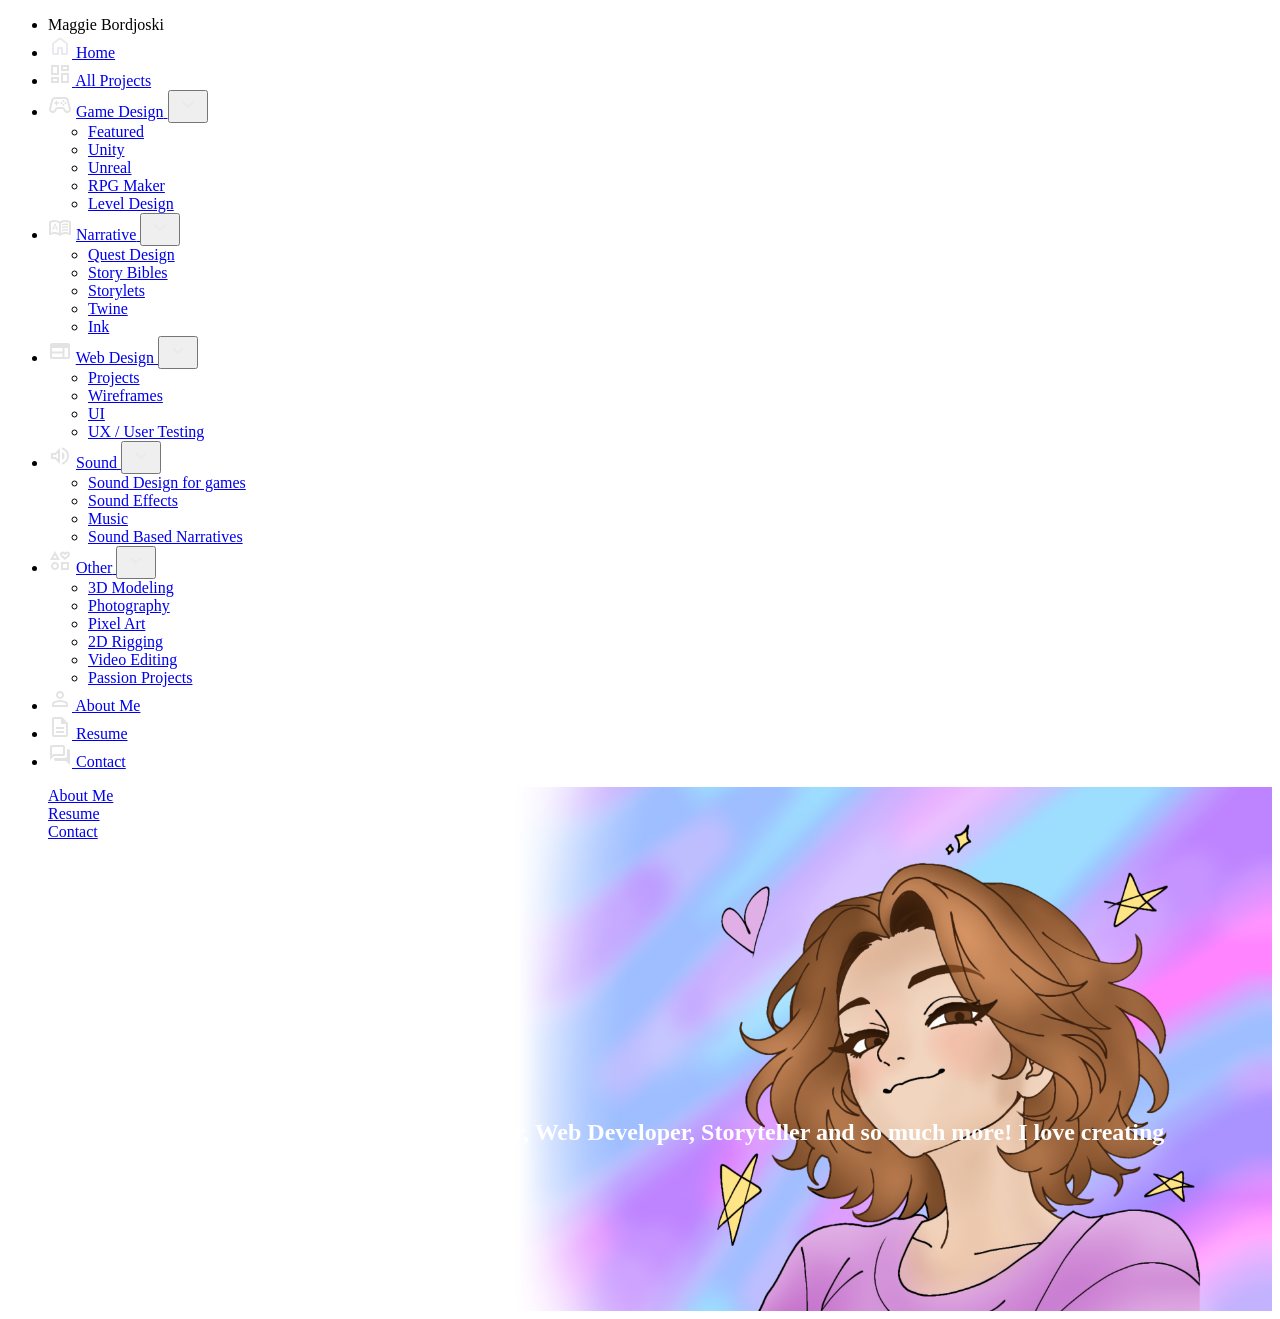
==== about.html @ ee407ed6 "Add files via upload" ====
<!DOCTYPE html>
<html lang="en">
    <head>
    <meta charset="UTF-8">
    <meta name="viewport" content="width=device-width, initial-scale=1.0">
    <title>Maggie Bordjoski Portfolio Website</title>

    <!-- IMPORTING FONTS -->

    <!-- IMPORTING MY CSS -->
    <link rel="stylesheet"href="CSS/Index.css">
    <link rel="stylesheet" href="CSS/TopNav.css">
    <link rel="stylesheet" href="CSS/SideNav.css">
    <link rel="stylesheet" href="CSS/Phone.css">
    <link rel="stylesheet" href="CSS/hero.css">

    <!-- IMPORTING JS -->
    <script type="text/javascript" src="JS/nav.js" defer></script>
    <script type="text/javascript" src="JS/hero.js" defer></script>

    </head>
    <body>
        <nav id="sidebar">
            <ul>
                <li>
                    <span class="logo">Maggie Bordjoski</span>
                </li>
                <li class="active">
                    <a href="index.html">
                        <svg xmlns="http://www.w3.org/2000/svg" height="24px" viewBox="0 -960 960 960" width="24px" fill="#e8eaed"><path d="M240-200h120v-200q0-17 11.5-28.5T400-440h160q17 0 28.5 11.5T600-400v200h120v-360L480-740 240-560v360Zm-80 0v-360q0-19 8.5-36t23.5-28l240-180q21-16 48-16t48 16l240 180q15 11 23.5 28t8.5 36v360q0 33-23.5 56.5T720-120H560q-17 0-28.5-11.5T520-160v-200h-80v200q0 17-11.5 28.5T400-120H240q-33 0-56.5-23.5T160-200Zm320-270Z"/></svg>
                        <span>Home</span>
                    </a>
                </li>
                <li>
                    <a href="projects.html">
                        <svg xmlns="http://www.w3.org/2000/svg" viewBox="0 0 24 24" height="24px" width="24px" fill="#e3e3e3"><path d="M13,9V3h8V9H13ZM3,13V3h8V13H3Zm10,8V11h8V21H13ZM3,21V15h8v6H3ZM5,11H9V5H5v6Zm10,8h4V13H15v6ZM15,7h4V5H15V7ZM5,19H9V17H5v2Zm4-8Zm6-4Zm0,6ZM9,17Z"/></svg>
                        <span>All Projects</span>
                    </a>
                </li>
                <li class="dropdown">
                    <div class="dropdown-header">
                        <svg xmlns="http://www.w3.org/2000/svg" viewBox="0 0 24 24" height="24px" width="24px" fill="#e3e3e3"><path d="M4.73,20q-1.5,0-2.56-1.07t-1.11-2.6q0-0.22 0.02-0.45t0.08-0.45l2.1-8.4Q3.6,5.68 4.68,4.84T7.13,4h9.75q1.38,0 2.45,0.84q1.07,0.84 1.42,2.19l2.1,8.4q0.05,0.23 0.09,0.46t0.04,0.46q0,1.52-1.09,2.59T19.28,20q-1.05,0-1.95-0.55q-0.9-0.55-1.35-1.5l-0.7-1.45q-0.13-0.25-0.38-0.38T14.38,16H9.63Q9.35,16 9.1,16.13T8.73,16.5l-0.7,1.45q-0.45,0.95-1.35,1.5T4.73,20ZM4.8,18q0.47,0 0.86-0.25t0.59-0.68l0.7-1.42q0.38-0.78 1.1-1.21T9.63,14h4.75q0.85,0 1.58,0.45t1.12,1.2l0.7,1.42q0.2,0.43 0.59,0.68T19.23,18q0.7,0 1.2-0.46t0.53-1.16q0,0.02-0.05-0.47L18.8,7.52q-0.18-0.68-0.7-1.1T16.88,6H7.13Q6.43,6 5.89,6.43T5.2,7.52L3.1,15.9q-0.05,0.15-0.05,0.45q0,0.7 0.51,1.17Q4.08,18 4.8,18Zm9.41-7.29Q14.5,10.43 14.5,10q0-0.43-0.29-0.71T13.5,9T12.79,9.29T12.5,10t0.29,0.71T13.5,11t0.71-0.29Zm2-2Q16.5,8.42 16.5,8q0-0.43-0.29-0.71T15.5,7T14.79,7.29T14.5,8q0,0.42 0.29,0.71T15.5,9t0.71-0.29Zm0,4Q16.5,12.43 16.5,12t-0.29-0.71T15.5,11t-0.71,0.29T14.5,12t0.29,0.71T15.5,13t0.71-0.29Zm2-2Q18.5,10.43 18.5,10q0-0.43-0.29-0.71T17.5,9T16.79,9.29T16.5,10t0.29,0.71T17.5,11t0.71-0.29ZM9.04,12.29q0.21-0.21 0.21-0.54v-1h1q0.33,0 0.54-0.21T11,10q0-0.33-0.21-0.54T10.25,9.25h-1v-1q0-0.32-0.21-0.54Q8.83,7.5 8.5,7.5q-0.32,0-0.54,0.21Q7.75,7.93 7.75,8.25v1h-1q-0.32,0-0.54,0.21T6,10t0.21,0.54t0.54,0.21h1v1q0,0.32 0.21,0.54T8.5,12.5q0.33,0 0.54-0.21ZM12,12Z"/></svg>
                        <a href="games.html" class="dropdown-link">
                            <span>Game Design</span>
                        </a>
                        <button onclick="toggleSubMenu(this)" class="dropdown-btn">
                            <svg xmlns="http://www.w3.org/2000/svg" height="24px" viewBox="0 -960 960 960" width="24px" fill="#e8eaed"><path d="M480-361q-8 0-15-2.5t-13-8.5L268-556q-11-11-11-28t11-28q11-11 28-11t28 11l156 156 156-156q11-11 28-11t28 11q11 11 11 28t-11 28L508-372q-6 6-13 8.5t-15 2.5Z"/></svg>
                        </button>
                    </div>
                    <ul class="sub-menu">
                        <div>
                            <li><a href="#">Featured</a></li>
                            <li><a href="#">Unity</a></li>
                            <li><a href="#">Unreal</a></li>
                            <li><a href="#">RPG Maker</a></li>
                            <li><a href="#">Level Design</a></li>
                        </div>
                    </ul>
                </li>
                <li class="dropdown">
                    <div class="dropdown-header">
                        <svg xmlns="http://www.w3.org/2000/svg" viewBox="0 0 24 24" height="24px" width="24px" fill="#e3e3e3"><path d="M4,14.23H5.13L5.7,12.58H8.3l0.6,1.65H10L7.58,7.77H6.43L4,14.23Zm2.03-2.58L6.98,8.98H7.03l0.95,2.67H6.03ZM14,9.9V8.2q0.83-0.35 1.69-0.52T17.5,7.5q0.65,0 1.28,0.1T20,7.85v1.6q-0.6-0.22-1.21-0.34T17.5,9q-0.95,0-1.82,0.24Q14.8,9.48 14,9.9Zm0,5.5V13.7q0.83-0.35 1.69-0.53T17.5,13q0.65,0 1.28,0.1T20,13.35v1.6q-0.6-0.22-1.21-0.34T17.5,14.5q-0.95,0-1.82,0.22T14,15.4Zm0-2.75v-1.7q0.83-0.35 1.69-0.53t1.81-0.17q0.65,0 1.28,0.1T20,10.6v1.6q-0.6-0.22-1.21-0.34T17.5,11.75q-0.95,0-1.82,0.24Q14.8,12.23 14,12.65ZM6.5,16q1.18,0 2.29,0.26T11,17.05V7.2Q9.98,6.6 8.83,6.3T6.5,6Q5.6,6 4.71,6.18T3,6.7v9.9q0.88-0.3 1.74-0.45T6.5,16ZM13,17.05q1.1-0.53 2.21-0.79T17.5,16q0.9,0 1.76,0.15T21,16.6V6.7q-0.82-0.35-1.71-0.52T17.5,6q-1.18,0-2.32,0.3T13,7.2v9.85ZM12,20q-1.2-0.95-2.6-1.48T6.5,18q-1.05,0-2.06,0.27T2.5,19.05q-0.52,0.27-1.01-0.03Q1,18.73 1,18.15V6.1Q1,5.82 1.14,5.57Q1.28,5.32 1.55,5.2Q2.7,4.6 3.95,4.3T6.5,4Q7.95,4 9.34,4.38T12,5.5q1.28-0.75 2.66-1.13T17.5,4q1.3,0 2.55,0.3t2.4,0.9q0.27,0.13 0.41,0.38T23,6.1V18.15q0,0.58-0.49,0.88q-0.49,0.3-1.01,0.03q-0.92-0.5-1.94-0.78T17.5,18q-1.5,0-2.9,0.52T12,20ZM7,11.52Z"/></svg>
                        <a href="narrative.html" class="dropdown-link">
                            <span>Narrative</span>
                        </a>
                        <button onclick="toggleSubMenu(this)" class="dropdown-btn">
                            <svg xmlns="http://www.w3.org/2000/svg" height="24px" viewBox="0 -960 960 960" width="24px" fill="#e8eaed"><path d="M480-361q-8 0-15-2.5t-13-8.5L268-556q-11-11-11-28t11-28q11-11 28-11t28 11l156 156 156-156q11-11 28-11t28 11q11 11 11 28t-11 28L508-372q-6 6-13 8.5t-15 2.5Z"/></svg>
                        </button>
                    </div>
                    <ul class="sub-menu">
                        <div>
                            <li><a href="#">Quest Design</a></li>
                            <li><a href="#">Story Bibles</a></li>
                            <li><a href="#">Storylets</a></li>
                            <li><a href="#">Twine</a></li>
                            <li><a href="#">Ink</a></li>
                        </div>
                    </ul>
                </li>
                <li class="dropdown">
                    <div class="dropdown-header">
                        <svg xmlns="http://www.w3.org/2000/svg" viewBox="0 0 24 24" height="24px" width="24px" fill="#e3e3e3"><path d="M4,20q-0.82,0-1.41-0.59T2,18V6Q2,5.18 2.59,4.59T4,4H20q0.83,0 1.41,0.59Q22,5.18 22,6V18q0,0.82-0.59,1.41T20,20H4Zm0-2H14.5V14.5H4V18Zm12.5,0H20V9H16.5v9ZM4,12.5H14.5V9H4v3.5Z"/></svg>
                        <a href="web.html" class="dropdown-link">
                            <span>Web Design</span>
                        </a>
                        <button onclick="toggleSubMenu(this)" class="dropdown-btn">
                            <svg xmlns="http://www.w3.org/2000/svg" height="24px" viewBox="0 -960 960 960" width="24px" fill="#e8eaed"><path d="M480-361q-8 0-15-2.5t-13-8.5L268-556q-11-11-11-28t11-28q11-11 28-11t28 11l156 156 156-156q11-11 28-11t28 11q11 11 11 28t-11 28L508-372q-6 6-13 8.5t-15 2.5Z"/></svg>
                        </button>
                    </div>
                    <ul class="sub-menu">
                        <div>
                            <li><a href="#">Projects</a></li>
                            <li><a href="#">Wireframes</a></li>
                            <li><a href="#">UI</a></li>
                            <li><a href="#">UX / User Testing</a></li>
                        </div>
                    </ul>
                </li>
                <li class="dropdown">
                    <div class="dropdown-header">
                        <svg xmlns="http://www.w3.org/2000/svg" viewBox="0 0 24 24" height="24px" width="24px" fill="#e3e3e3"><path d="M14,20.73V18.68q2.25-0.65 3.63-2.5T19,11.98t-1.38-4.2Q16.25,5.93 14,5.27V3.22q3.1,0.7 5.05,3.14T21,11.98t-1.95,5.61T14,20.73ZM3,15V9H7l5-5V20L7,15H3Zm11,1V7.95Q15.18,8.5 15.84,9.6T16.5,12q0,1.27-0.66,2.36T14,16ZM10,8.85L7.85,11H5v2H7.85L10,15.15V8.85ZM7.5,12Z"/></svg>
                        <a href="sound.html" class="dropdown-link">
                            <span>Sound</span>
                        </a>
                        <button onclick="toggleSubMenu(this)" class="dropdown-btn">
                            <svg xmlns="http://www.w3.org/2000/svg" height="24px" viewBox="0 -960 960 960" width="24px" fill="#e8eaed"><path d="M480-361q-8 0-15-2.5t-13-8.5L268-556q-11-11-11-28t11-28q11-11 28-11t28 11l156 156 156-156q11-11 28-11t28 11q11 11 11 28t-11 28L508-372q-6 6-13 8.5t-15 2.5Z"/></svg>
                        </button>
                    </div>
                    <ul class="sub-menu">
                        <div>
                            <li><a href="#">Sound Design for games</a></li>
                            <li><a href="#">Sound Effects</a></li>
                            <li><a href="#">Music</a></li>
                            <li><a href="#">Sound Based Narratives</a></li>
                        </div>
                    </ul>
                </li>
                <li class="dropdown">
                    <div class="dropdown-header">
                        <svg xmlns="http://www.w3.org/2000/svg" viewBox="0 0 24 24" height="24px" width="24px" fill="#e3e3e3"><path d="M2,11L7,2l5,9H2Zm2.17,8.82Q3,18.65 3,17q0-1.68 1.17-2.84T7,13t2.83,1.17T11,17T9.83,19.83T7,21T4.18,19.83Zm4.24-1.41Q9,17.83 9,17T8.41,15.59Q7.83,15 7,15T5.59,15.59T5,17t0.59,1.41T7,19q0.83,0 1.41-0.59ZM5.4,9H8.6L7,6.13L5.4,9ZM13,21V13h8v8H13Zm2-2h4V15H15v4Zm2-8q-1.42-1.2-2.39-2.03T13.08,7.52T12.25,6.35T12,5.18q0-1.13 0.79-1.9T14.75,2.5q0.68,0 1.26,0.31T17,3.67q0.4-0.55 0.99-0.86T19.25,2.5q1.18,0 1.96,0.77T22,5.18q0,0.63-0.25,1.17T20.93,7.52T19.39,8.98T17,11Zm0-2.63q1.8-1.5 2.4-2.13T20,5.22Q20,4.9 19.81,4.7T19.3,4.5q-0.25,0-0.49,0.14T18.23,5.13L17,6.3L15.78,5.13q-0.35-0.35-0.59-0.49T14.7,4.5q-0.33,0-0.51,0.2T14,5.22q0,0.4 0.6,1.03T17,8.38Zm0-1.95ZM7,7.55ZM7,17Zm10,0Z"/></svg>
                        <a href="other.html" class="dropdown-link">
                            <span>Other</span>
                        </a>
                        <button onclick="toggleSubMenu(this)" class="dropdown-btn">
                            <svg xmlns="http://www.w3.org/2000/svg" height="24px" viewBox="0 -960 960 960" width="24px" fill="#e8eaed"><path d="M480-361q-8 0-15-2.5t-13-8.5L268-556q-11-11-11-28t11-28q11-11 28-11t28 11l156 156 156-156q11-11 28-11t28 11q11 11 11 28t-11 28L508-372q-6 6-13 8.5t-15 2.5Z"/></svg>
                        </button>
                    </div>
                    <ul class="sub-menu">
                        <div>
                            <li><a href="#">3D Modeling</a></li>
                            <li><a href="#">Photography</a></li>
                            <li><a href="#">Pixel Art</a></li>
                            <li><a href="#">2D Rigging</a></li>
                            <li><a href="#">Video Editing</a></li>
                            <li><a href="#">Passion Projects</a></li>
                        </div>
                    </ul>
                </li>
                <div class="break"></div>
                <li>
                    <a href="about.html">
                        <svg xmlns="http://www.w3.org/2000/svg" viewBox="0 0 24 24" height="24px" width="24px" fill="#e3e3e3"><path d="M9.18,10.83Q8,9.65 8,8T9.18,5.18T12,4t2.83,1.18T16,8t-1.17,2.82T12,12T9.18,10.83ZM4,20V17.2q0-0.85 0.44-1.56q0.44-0.71 1.16-1.09q1.55-0.78 3.15-1.16T12,13t3.25,0.39t3.15,1.16q0.72,0.38 1.16,1.09T20,17.2V20H4Zm2-2H18V17.2q0-0.27-0.14-0.5q-0.14-0.22-0.36-0.35q-1.35-0.68-2.72-1.01T12,15T9.23,15.34T6.5,16.35Q6.28,16.48 6.14,16.7Q6,16.93 6,17.2V18Zm7.41-8.59Q14,8.82 14,8T13.41,6.59T12,6T10.59,6.59Q10,7.18 10,8t0.59,1.41T12,10t1.41-0.59ZM12,8Zm0,10Z"/></svg>
                        <span>About Me</span>
                    </a>
                </li>
                <li>
                    <a href="resume.html">
                        <svg xmlns="http://www.w3.org/2000/svg" viewBox="0 0 24 24" height="24px" width="24px" fill="#e3e3e3"><path d="M8,18h8V16H8v2Zm0-4h8V12H8v2ZM6,22q-0.82,0-1.41-0.59T4,20V4Q4,3.17 4.59,2.59T6,2h8l6,6V20q0,0.82-0.59,1.41T18,22H6ZM13,9V4H6V20H18V9H13ZM6,4V9V4V9V20V4Z"/></svg>
                        <span>Resume</span>
                    </a>
                </li>
                <li>
                    <a href="contact.html">
                        <svg xmlns="http://www.w3.org/2000/svg" viewBox="0 0 24 24" height="24px" width="24px" fill="#e3e3e3"><path d="M22,22l-4-4H8q-0.82,0-1.41-0.59T6,16V15H17q0.82,0 1.41-0.59T19,13V6h1q0.83,0 1.41,0.59Q22,7.18 22,8V22ZM4,12.18L5.18,11H15V4H4v8.17ZM2,17V4Q2,3.17 2.59,2.59T4,2H15q0.83,0 1.41,0.59T17,4v7q0,0.82-0.59,1.41T15,13H6L2,17Zm2-6V4v7Z"/></svg>
                        <span>Contact</span>
                    </a>
                </li>
            </ul>
        </nav>
        <div id="content">
            <div class="hero-img">
                <!--
                Making search bar reactive and top nav
                -->
                <div id="top-nav">
			        <div class="menu">
                        <ul>
                            <li><a href="about.html">About Me</a></li>
                            <li><a href="resume.html">Resume</a></li>
                            <li><a href="contact.html">Contact</a></li>
                        </ul>
                    </div>
                </div>
            <main>
                <div id="hero">
                    <h1 class="hero-title">About Me</h1>
                    <p class="hero-text">
                        Hi!! I'm Maggie Bordjoski
                        A Game Designer, Web Developer, Storyteller and so much more!

                        I love creating immersive worlds 
                    </p>

                    <a href="#" class="hero-btn"><span>Resume</span></a>
                </div>
            </div>
            <!--infinite scroll carosel with skills-->
            </main>
        </div>
    </body>
</html>
---- CSS/hero.css ----
.hero{
    min-height: 100vh;
    display: grid;
    grid-template-columns: 1.2fr 1fr;
    align-items: center;
    gap: clamp(2rem, 5vw, 5rem);
    padding: 1;
}

.hero-title {
    font-family: var(--Playpen);
    font-weight: 400;
    font-size: 75px;
    line-height: 0.95;
    letter-spacing: -0.02em;
    color: var(--text-clr);
    padding-bottom: 40px;
    padding-top: 60px;
}

.indent-line {
    font-family: var(--Playpen);
    font-weight: 400;
    font-size: 75px;
    line-height: 0.95;
    letter-spacing: -0.02em;
    color: var(--text-clr);
    padding-bottom: 100px;
    padding-left: 215px;
}

.hero-text{
    margin-top: 2rem;
    font-size: 1.5rem;
    font-weight: 600;
    line-height: 1.6;
    color: var(--accent-clr);
    padding-left: 60px;
}

.hero-btn, .hero-btn2{
    display: inline-flex;
    text-decoration: none;
    gap: 0.75rem;
    padding: 1rem 1.6rem;
    margin-top: 50px;
    border: 1px solid var(--line-clr);
    background-color: var(--hover-clr);
    border-radius: 900px;
    font-size: 0.95rem;
    color: var(--text-clr);
    transition: background 0.3s ease, color 0.3s ease;

    width: 125px;
    height: 15px;

    align-items: center;
    justify-content: center;
}

.hero-btn{
    margin-left: 75px;
    margin-right: 5px;
}

.hero-btn:hover{
    background: var(--accent-clr);
    color: var(--line-clr);
}

.hero-img {
    min-height: 15%;
    background-image: url("../ASSETS/HERO/home.png");
    background-size: cover;
    background-position: center;
    background-repeat: no-repeat;
    margin: 0;
    color: white;
}


/* SCROLLING HERO WAVE */

.hero-wave {
    position: absolute;
    left: 0;
    top: 500px;

    width: 100%;
    height: clamp(400px, 400px, 1400px);

    z-index: 5;
    pointer-events: none;

    transform: translate3d(0, var(--wave-shift, 0px), 0);
    will-change: transform;
}

.hero-wave svg {
    width: 100%;
    height: 100%;
    display: block;
    overflow: visible;
}

/* Wave layers - no horizontal animation */

.wave-back {
    fill: #C1ACDC;
    opacity: 0.85;
}

.wave-middle {
    fill: #D9C7EA;
    opacity: 0.95;
}

.wave-front {
    fill: #FFF8FC;
    height: 6000px;
}
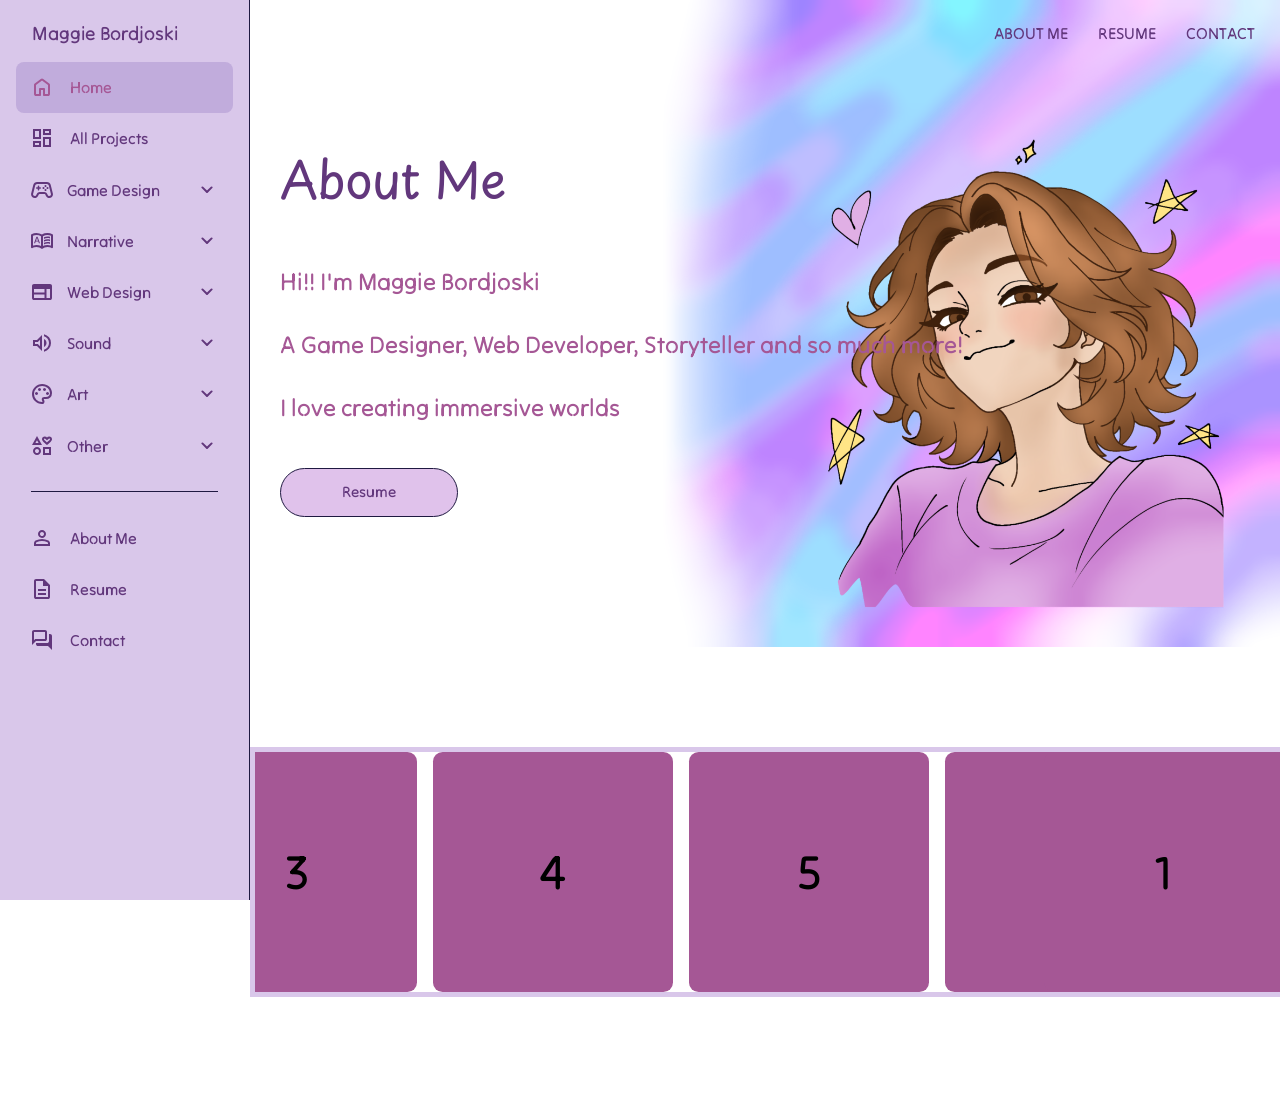
==== commit 600cc656: "Add files via upload" ====
--- a/about.html
+++ b/about.html
@@ -1,6 +1,7 @@
 <!DOCTYPE html>
 <html lang="en">
-    <head>
+
+<head>
     <meta charset="UTF-8">
     <meta name="viewport" content="width=device-width, initial-scale=1.0">
     <title>Maggie Bordjoski Portfolio Website</title>
@@ -8,184 +9,301 @@
     <!-- IMPORTING FONTS -->
 
     <!-- IMPORTING MY CSS -->
-    <link rel="stylesheet"href="CSS/Index.css">
-    <link rel="stylesheet" href="CSS/TopNav.css">
-    <link rel="stylesheet" href="CSS/SideNav.css">
-    <link rel="stylesheet" href="CSS/Phone.css">
+    <link rel="stylesheet" href="CSS/index.css">
+    <link rel="stylesheet" href="CSS/topnav.css">
+    <link rel="stylesheet" href="CSS/sidenav.css">
+    <link rel="stylesheet" href="CSS/phone.css">
     <link rel="stylesheet" href="CSS/hero.css">
+    <link rel="stylesheet" href="CSS/about.css">
 
     <!-- IMPORTING JS -->
     <script type="text/javascript" src="JS/nav.js" defer></script>
     <script type="text/javascript" src="JS/hero.js" defer></script>
 
-    </head>
-    <body>
-        <nav id="sidebar">
-            <ul>
-                <li>
-                    <span class="logo">Maggie Bordjoski</span>
-                </li>
-                <li class="active">
-                    <a href="index.html">
-                        <svg xmlns="http://www.w3.org/2000/svg" height="24px" viewBox="0 -960 960 960" width="24px" fill="#e8eaed"><path d="M240-200h120v-200q0-17 11.5-28.5T400-440h160q17 0 28.5 11.5T600-400v200h120v-360L480-740 240-560v360Zm-80 0v-360q0-19 8.5-36t23.5-28l240-180q21-16 48-16t48 16l240 180q15 11 23.5 28t8.5 36v360q0 33-23.5 56.5T720-120H560q-17 0-28.5-11.5T520-160v-200h-80v200q0 17-11.5 28.5T400-120H240q-33 0-56.5-23.5T160-200Zm320-270Z"/></svg>
-                        <span>Home</span>
-                    </a>
-                </li>
-                <li>
-                    <a href="projects.html">
-                        <svg xmlns="http://www.w3.org/2000/svg" viewBox="0 0 24 24" height="24px" width="24px" fill="#e3e3e3"><path d="M13,9V3h8V9H13ZM3,13V3h8V13H3Zm10,8V11h8V21H13ZM3,21V15h8v6H3ZM5,11H9V5H5v6Zm10,8h4V13H15v6ZM15,7h4V5H15V7ZM5,19H9V17H5v2Zm4-8Zm6-4Zm0,6ZM9,17Z"/></svg>
-                        <span>All Projects</span>
-                    </a>
-                </li>
-                <li class="dropdown">
-                    <div class="dropdown-header">
-                        <svg xmlns="http://www.w3.org/2000/svg" viewBox="0 0 24 24" height="24px" width="24px" fill="#e3e3e3"><path d="M4.73,20q-1.5,0-2.56-1.07t-1.11-2.6q0-0.22 0.02-0.45t0.08-0.45l2.1-8.4Q3.6,5.68 4.68,4.84T7.13,4h9.75q1.38,0 2.45,0.84q1.07,0.84 1.42,2.19l2.1,8.4q0.05,0.23 0.09,0.46t0.04,0.46q0,1.52-1.09,2.59T19.28,20q-1.05,0-1.95-0.55q-0.9-0.55-1.35-1.5l-0.7-1.45q-0.13-0.25-0.38-0.38T14.38,16H9.63Q9.35,16 9.1,16.13T8.73,16.5l-0.7,1.45q-0.45,0.95-1.35,1.5T4.73,20ZM4.8,18q0.47,0 0.86-0.25t0.59-0.68l0.7-1.42q0.38-0.78 1.1-1.21T9.63,14h4.75q0.85,0 1.58,0.45t1.12,1.2l0.7,1.42q0.2,0.43 0.59,0.68T19.23,18q0.7,0 1.2-0.46t0.53-1.16q0,0.02-0.05-0.47L18.8,7.52q-0.18-0.68-0.7-1.1T16.88,6H7.13Q6.43,6 5.89,6.43T5.2,7.52L3.1,15.9q-0.05,0.15-0.05,0.45q0,0.7 0.51,1.17Q4.08,18 4.8,18Zm9.41-7.29Q14.5,10.43 14.5,10q0-0.43-0.29-0.71T13.5,9T12.79,9.29T12.5,10t0.29,0.71T13.5,11t0.71-0.29Zm2-2Q16.5,8.42 16.5,8q0-0.43-0.29-0.71T15.5,7T14.79,7.29T14.5,8q0,0.42 0.29,0.71T15.5,9t0.71-0.29Zm0,4Q16.5,12.43 16.5,12t-0.29-0.71T15.5,11t-0.71,0.29T14.5,12t0.29,0.71T15.5,13t0.71-0.29Zm2-2Q18.5,10.43 18.5,10q0-0.43-0.29-0.71T17.5,9T16.79,9.29T16.5,10t0.29,0.71T17.5,11t0.71-0.29ZM9.04,12.29q0.21-0.21 0.21-0.54v-1h1q0.33,0 0.54-0.21T11,10q0-0.33-0.21-0.54T10.25,9.25h-1v-1q0-0.32-0.21-0.54Q8.83,7.5 8.5,7.5q-0.32,0-0.54,0.21Q7.75,7.93 7.75,8.25v1h-1q-0.32,0-0.54,0.21T6,10t0.21,0.54t0.54,0.21h1v1q0,0.32 0.21,0.54T8.5,12.5q0.33,0 0.54-0.21ZM12,12Z"/></svg>
-                        <a href="games.html" class="dropdown-link">
-                            <span>Game Design</span>
-                        </a>
-                        <button onclick="toggleSubMenu(this)" class="dropdown-btn">
-                            <svg xmlns="http://www.w3.org/2000/svg" height="24px" viewBox="0 -960 960 960" width="24px" fill="#e8eaed"><path d="M480-361q-8 0-15-2.5t-13-8.5L268-556q-11-11-11-28t11-28q11-11 28-11t28 11l156 156 156-156q11-11 28-11t28 11q11 11 11 28t-11 28L508-372q-6 6-13 8.5t-15 2.5Z"/></svg>
-                        </button>
-                    </div>
-                    <ul class="sub-menu">
-                        <div>
-                            <li><a href="#">Featured</a></li>
-                            <li><a href="#">Unity</a></li>
-                            <li><a href="#">Unreal</a></li>
-                            <li><a href="#">RPG Maker</a></li>
-                            <li><a href="#">Level Design</a></li>
-                        </div>
-                    </ul>
-                </li>
-                <li class="dropdown">
-                    <div class="dropdown-header">
-                        <svg xmlns="http://www.w3.org/2000/svg" viewBox="0 0 24 24" height="24px" width="24px" fill="#e3e3e3"><path d="M4,14.23H5.13L5.7,12.58H8.3l0.6,1.65H10L7.58,7.77H6.43L4,14.23Zm2.03-2.58L6.98,8.98H7.03l0.95,2.67H6.03ZM14,9.9V8.2q0.83-0.35 1.69-0.52T17.5,7.5q0.65,0 1.28,0.1T20,7.85v1.6q-0.6-0.22-1.21-0.34T17.5,9q-0.95,0-1.82,0.24Q14.8,9.48 14,9.9Zm0,5.5V13.7q0.83-0.35 1.69-0.53T17.5,13q0.65,0 1.28,0.1T20,13.35v1.6q-0.6-0.22-1.21-0.34T17.5,14.5q-0.95,0-1.82,0.22T14,15.4Zm0-2.75v-1.7q0.83-0.35 1.69-0.53t1.81-0.17q0.65,0 1.28,0.1T20,10.6v1.6q-0.6-0.22-1.21-0.34T17.5,11.75q-0.95,0-1.82,0.24Q14.8,12.23 14,12.65ZM6.5,16q1.18,0 2.29,0.26T11,17.05V7.2Q9.98,6.6 8.83,6.3T6.5,6Q5.6,6 4.71,6.18T3,6.7v9.9q0.88-0.3 1.74-0.45T6.5,16ZM13,17.05q1.1-0.53 2.21-0.79T17.5,16q0.9,0 1.76,0.15T21,16.6V6.7q-0.82-0.35-1.71-0.52T17.5,6q-1.18,0-2.32,0.3T13,7.2v9.85ZM12,20q-1.2-0.95-2.6-1.48T6.5,18q-1.05,0-2.06,0.27T2.5,19.05q-0.52,0.27-1.01-0.03Q1,18.73 1,18.15V6.1Q1,5.82 1.14,5.57Q1.28,5.32 1.55,5.2Q2.7,4.6 3.95,4.3T6.5,4Q7.95,4 9.34,4.38T12,5.5q1.28-0.75 2.66-1.13T17.5,4q1.3,0 2.55,0.3t2.4,0.9q0.27,0.13 0.41,0.38T23,6.1V18.15q0,0.58-0.49,0.88q-0.49,0.3-1.01,0.03q-0.92-0.5-1.94-0.78T17.5,18q-1.5,0-2.9,0.52T12,20ZM7,11.52Z"/></svg>
-                        <a href="narrative.html" class="dropdown-link">
-                            <span>Narrative</span>
-                        </a>
-                        <button onclick="toggleSubMenu(this)" class="dropdown-btn">
-                            <svg xmlns="http://www.w3.org/2000/svg" height="24px" viewBox="0 -960 960 960" width="24px" fill="#e8eaed"><path d="M480-361q-8 0-15-2.5t-13-8.5L268-556q-11-11-11-28t11-28q11-11 28-11t28 11l156 156 156-156q11-11 28-11t28 11q11 11 11 28t-11 28L508-372q-6 6-13 8.5t-15 2.5Z"/></svg>
-                        </button>
-                    </div>
-                    <ul class="sub-menu">
-                        <div>
-                            <li><a href="#">Quest Design</a></li>
-                            <li><a href="#">Story Bibles</a></li>
-                            <li><a href="#">Storylets</a></li>
-                            <li><a href="#">Twine</a></li>
-                            <li><a href="#">Ink</a></li>
-                        </div>
-                    </ul>
-                </li>
-                <li class="dropdown">
-                    <div class="dropdown-header">
-                        <svg xmlns="http://www.w3.org/2000/svg" viewBox="0 0 24 24" height="24px" width="24px" fill="#e3e3e3"><path d="M4,20q-0.82,0-1.41-0.59T2,18V6Q2,5.18 2.59,4.59T4,4H20q0.83,0 1.41,0.59Q22,5.18 22,6V18q0,0.82-0.59,1.41T20,20H4Zm0-2H14.5V14.5H4V18Zm12.5,0H20V9H16.5v9ZM4,12.5H14.5V9H4v3.5Z"/></svg>
-                        <a href="web.html" class="dropdown-link">
-                            <span>Web Design</span>
-                        </a>
-                        <button onclick="toggleSubMenu(this)" class="dropdown-btn">
-                            <svg xmlns="http://www.w3.org/2000/svg" height="24px" viewBox="0 -960 960 960" width="24px" fill="#e8eaed"><path d="M480-361q-8 0-15-2.5t-13-8.5L268-556q-11-11-11-28t11-28q11-11 28-11t28 11l156 156 156-156q11-11 28-11t28 11q11 11 11 28t-11 28L508-372q-6 6-13 8.5t-15 2.5Z"/></svg>
-                        </button>
-                    </div>
-                    <ul class="sub-menu">
-                        <div>
-                            <li><a href="#">Projects</a></li>
-                            <li><a href="#">Wireframes</a></li>
-                            <li><a href="#">UI</a></li>
-                            <li><a href="#">UX / User Testing</a></li>
-                        </div>
-                    </ul>
-                </li>
-                <li class="dropdown">
-                    <div class="dropdown-header">
-                        <svg xmlns="http://www.w3.org/2000/svg" viewBox="0 0 24 24" height="24px" width="24px" fill="#e3e3e3"><path d="M14,20.73V18.68q2.25-0.65 3.63-2.5T19,11.98t-1.38-4.2Q16.25,5.93 14,5.27V3.22q3.1,0.7 5.05,3.14T21,11.98t-1.95,5.61T14,20.73ZM3,15V9H7l5-5V20L7,15H3Zm11,1V7.95Q15.18,8.5 15.84,9.6T16.5,12q0,1.27-0.66,2.36T14,16ZM10,8.85L7.85,11H5v2H7.85L10,15.15V8.85ZM7.5,12Z"/></svg>
-                        <a href="sound.html" class="dropdown-link">
-                            <span>Sound</span>
-                        </a>
-                        <button onclick="toggleSubMenu(this)" class="dropdown-btn">
-                            <svg xmlns="http://www.w3.org/2000/svg" height="24px" viewBox="0 -960 960 960" width="24px" fill="#e8eaed"><path d="M480-361q-8 0-15-2.5t-13-8.5L268-556q-11-11-11-28t11-28q11-11 28-11t28 11l156 156 156-156q11-11 28-11t28 11q11 11 11 28t-11 28L508-372q-6 6-13 8.5t-15 2.5Z"/></svg>
-                        </button>
-                    </div>
-                    <ul class="sub-menu">
-                        <div>
-                            <li><a href="#">Sound Design for games</a></li>
-                            <li><a href="#">Sound Effects</a></li>
-                            <li><a href="#">Music</a></li>
-                            <li><a href="#">Sound Based Narratives</a></li>
-                        </div>
-                    </ul>
-                </li>
-                <li class="dropdown">
-                    <div class="dropdown-header">
-                        <svg xmlns="http://www.w3.org/2000/svg" viewBox="0 0 24 24" height="24px" width="24px" fill="#e3e3e3"><path d="M2,11L7,2l5,9H2Zm2.17,8.82Q3,18.65 3,17q0-1.68 1.17-2.84T7,13t2.83,1.17T11,17T9.83,19.83T7,21T4.18,19.83Zm4.24-1.41Q9,17.83 9,17T8.41,15.59Q7.83,15 7,15T5.59,15.59T5,17t0.59,1.41T7,19q0.83,0 1.41-0.59ZM5.4,9H8.6L7,6.13L5.4,9ZM13,21V13h8v8H13Zm2-2h4V15H15v4Zm2-8q-1.42-1.2-2.39-2.03T13.08,7.52T12.25,6.35T12,5.18q0-1.13 0.79-1.9T14.75,2.5q0.68,0 1.26,0.31T17,3.67q0.4-0.55 0.99-0.86T19.25,2.5q1.18,0 1.96,0.77T22,5.18q0,0.63-0.25,1.17T20.93,7.52T19.39,8.98T17,11Zm0-2.63q1.8-1.5 2.4-2.13T20,5.22Q20,4.9 19.81,4.7T19.3,4.5q-0.25,0-0.49,0.14T18.23,5.13L17,6.3L15.78,5.13q-0.35-0.35-0.59-0.49T14.7,4.5q-0.33,0-0.51,0.2T14,5.22q0,0.4 0.6,1.03T17,8.38Zm0-1.95ZM7,7.55ZM7,17Zm10,0Z"/></svg>
-                        <a href="other.html" class="dropdown-link">
-                            <span>Other</span>
-                        </a>
-                        <button onclick="toggleSubMenu(this)" class="dropdown-btn">
-                            <svg xmlns="http://www.w3.org/2000/svg" height="24px" viewBox="0 -960 960 960" width="24px" fill="#e8eaed"><path d="M480-361q-8 0-15-2.5t-13-8.5L268-556q-11-11-11-28t11-28q11-11 28-11t28 11l156 156 156-156q11-11 28-11t28 11q11 11 11 28t-11 28L508-372q-6 6-13 8.5t-15 2.5Z"/></svg>
-                        </button>
-                    </div>
-                    <ul class="sub-menu">
-                        <div>
-                            <li><a href="#">3D Modeling</a></li>
-                            <li><a href="#">Photography</a></li>
-                            <li><a href="#">Pixel Art</a></li>
-                            <li><a href="#">2D Rigging</a></li>
-                            <li><a href="#">Video Editing</a></li>
-                            <li><a href="#">Passion Projects</a></li>
-                        </div>
-                    </ul>
-                </li>
-                <div class="break"></div>
-                <li>
-                    <a href="about.html">
-                        <svg xmlns="http://www.w3.org/2000/svg" viewBox="0 0 24 24" height="24px" width="24px" fill="#e3e3e3"><path d="M9.18,10.83Q8,9.65 8,8T9.18,5.18T12,4t2.83,1.18T16,8t-1.17,2.82T12,12T9.18,10.83ZM4,20V17.2q0-0.85 0.44-1.56q0.44-0.71 1.16-1.09q1.55-0.78 3.15-1.16T12,13t3.25,0.39t3.15,1.16q0.72,0.38 1.16,1.09T20,17.2V20H4Zm2-2H18V17.2q0-0.27-0.14-0.5q-0.14-0.22-0.36-0.35q-1.35-0.68-2.72-1.01T12,15T9.23,15.34T6.5,16.35Q6.28,16.48 6.14,16.7Q6,16.93 6,17.2V18Zm7.41-8.59Q14,8.82 14,8T13.41,6.59T12,6T10.59,6.59Q10,7.18 10,8t0.59,1.41T12,10t1.41-0.59ZM12,8Zm0,10Z"/></svg>
-                        <span>About Me</span>
-                    </a>
-                </li>
-                <li>
-                    <a href="resume.html">
-                        <svg xmlns="http://www.w3.org/2000/svg" viewBox="0 0 24 24" height="24px" width="24px" fill="#e3e3e3"><path d="M8,18h8V16H8v2Zm0-4h8V12H8v2ZM6,22q-0.82,0-1.41-0.59T4,20V4Q4,3.17 4.59,2.59T6,2h8l6,6V20q0,0.82-0.59,1.41T18,22H6ZM13,9V4H6V20H18V9H13ZM6,4V9V4V9V20V4Z"/></svg>
-                        <span>Resume</span>
-                    </a>
-                </li>
-                <li>
-                    <a href="contact.html">
-                        <svg xmlns="http://www.w3.org/2000/svg" viewBox="0 0 24 24" height="24px" width="24px" fill="#e3e3e3"><path d="M22,22l-4-4H8q-0.82,0-1.41-0.59T6,16V15H17q0.82,0 1.41-0.59T19,13V6h1q0.83,0 1.41,0.59Q22,7.18 22,8V22ZM4,12.18L5.18,11H15V4H4v8.17ZM2,17V4Q2,3.17 2.59,2.59T4,2H15q0.83,0 1.41,0.59T17,4v7q0,0.82-0.59,1.41T15,13H6L2,17Zm2-6V4v7Z"/></svg>
-                        <span>Contact</span>
-                    </a>
-                </li>
-            </ul>
-        </nav>
-        <div id="content">
-            <div class="hero-img">
-                <!--
+</head>
+
+<body>
+    <nav id="sidebar">
+        <ul>
+            <li>
+                <span class="logo">Maggie Bordjoski</span>
+            </li>
+            <li class="active">
+                <a href="index.html">
+                    <svg xmlns="http://www.w3.org/2000/svg" height="24px" viewBox="0 -960 960 960" width="24px"
+                        fill="#e8eaed">
+                        <path
+                            d="M240-200h120v-200q0-17 11.5-28.5T400-440h160q17 0 28.5 11.5T600-400v200h120v-360L480-740 240-560v360Zm-80 0v-360q0-19 8.5-36t23.5-28l240-180q21-16 48-16t48 16l240 180q15 11 23.5 28t8.5 36v360q0 33-23.5 56.5T720-120H560q-17 0-28.5-11.5T520-160v-200h-80v200q0 17-11.5 28.5T400-120H240q-33 0-56.5-23.5T160-200Zm320-270Z" />
+                    </svg>
+                    <span>Home</span>
+                </a>
+            </li>
+            <li>
+                <a href="projects.html">
+                    <svg xmlns="http://www.w3.org/2000/svg" viewBox="0 0 24 24" height="24px" width="24px"
+                        fill="#e3e3e3">
+                        <path
+                            d="M13,9V3h8V9H13ZM3,13V3h8V13H3Zm10,8V11h8V21H13ZM3,21V15h8v6H3ZM5,11H9V5H5v6Zm10,8h4V13H15v6ZM15,7h4V5H15V7ZM5,19H9V17H5v2Zm4-8Zm6-4Zm0,6ZM9,17Z" />
+                    </svg>
+                    <span>All Projects</span>
+                </a>
+            </li>
+            <li class="dropdown">
+                <div class="dropdown-header">
+                    <svg xmlns="http://www.w3.org/2000/svg" viewBox="0 0 24 24" height="24px" width="24px"
+                        fill="#e3e3e3">
+                        <path
+                            d="M4.73,20q-1.5,0-2.56-1.07t-1.11-2.6q0-0.22 0.02-0.45t0.08-0.45l2.1-8.4Q3.6,5.68 4.68,4.84T7.13,4h9.75q1.38,0 2.45,0.84q1.07,0.84 1.42,2.19l2.1,8.4q0.05,0.23 0.09,0.46t0.04,0.46q0,1.52-1.09,2.59T19.28,20q-1.05,0-1.95-0.55q-0.9-0.55-1.35-1.5l-0.7-1.45q-0.13-0.25-0.38-0.38T14.38,16H9.63Q9.35,16 9.1,16.13T8.73,16.5l-0.7,1.45q-0.45,0.95-1.35,1.5T4.73,20ZM4.8,18q0.47,0 0.86-0.25t0.59-0.68l0.7-1.42q0.38-0.78 1.1-1.21T9.63,14h4.75q0.85,0 1.58,0.45t1.12,1.2l0.7,1.42q0.2,0.43 0.59,0.68T19.23,18q0.7,0 1.2-0.46t0.53-1.16q0,0.02-0.05-0.47L18.8,7.52q-0.18-0.68-0.7-1.1T16.88,6H7.13Q6.43,6 5.89,6.43T5.2,7.52L3.1,15.9q-0.05,0.15-0.05,0.45q0,0.7 0.51,1.17Q4.08,18 4.8,18Zm9.41-7.29Q14.5,10.43 14.5,10q0-0.43-0.29-0.71T13.5,9T12.79,9.29T12.5,10t0.29,0.71T13.5,11t0.71-0.29Zm2-2Q16.5,8.42 16.5,8q0-0.43-0.29-0.71T15.5,7T14.79,7.29T14.5,8q0,0.42 0.29,0.71T15.5,9t0.71-0.29Zm0,4Q16.5,12.43 16.5,12t-0.29-0.71T15.5,11t-0.71,0.29T14.5,12t0.29,0.71T15.5,13t0.71-0.29Zm2-2Q18.5,10.43 18.5,10q0-0.43-0.29-0.71T17.5,9T16.79,9.29T16.5,10t0.29,0.71T17.5,11t0.71-0.29ZM9.04,12.29q0.21-0.21 0.21-0.54v-1h1q0.33,0 0.54-0.21T11,10q0-0.33-0.21-0.54T10.25,9.25h-1v-1q0-0.32-0.21-0.54Q8.83,7.5 8.5,7.5q-0.32,0-0.54,0.21Q7.75,7.93 7.75,8.25v1h-1q-0.32,0-0.54,0.21T6,10t0.21,0.54t0.54,0.21h1v1q0,0.32 0.21,0.54T8.5,12.5q0.33,0 0.54-0.21ZM12,12Z" />
+                    </svg>
+                    <a href="games.html" class="dropdown-link">
+                        <span>Game Design</span>
+                    </a>
+                    <button onclick="toggleSubMenu(this)" class="dropdown-btn">
+                        <svg xmlns="http://www.w3.org/2000/svg" height="24px" viewBox="0 -960 960 960" width="24px"
+                            fill="#e8eaed">
+                            <path
+                                d="M480-361q-8 0-15-2.5t-13-8.5L268-556q-11-11-11-28t11-28q11-11 28-11t28 11l156 156 156-156q11-11 28-11t28 11q11 11 11 28t-11 28L508-372q-6 6-13 8.5t-15 2.5Z" />
+                        </svg>
+                    </button>
+                </div>
+                <ul class="sub-menu">
+                    <div>
+                        <li><a href="#">Featured</a></li>
+                        <li><a href="#">Unity</a></li>
+                        <li><a href="#">Unreal</a></li>
+                        <li><a href="#">RPG Maker</a></li>
+                        <li><a href="#">Level Design</a></li>
+                    </div>
+                </ul>
+            </li>
+            <li class="dropdown">
+                <div class="dropdown-header">
+                    <svg xmlns="http://www.w3.org/2000/svg" viewBox="0 0 24 24" height="24px" width="24px"
+                        fill="#e3e3e3">
+                        <path
+                            d="M4,14.23H5.13L5.7,12.58H8.3l0.6,1.65H10L7.58,7.77H6.43L4,14.23Zm2.03-2.58L6.98,8.98H7.03l0.95,2.67H6.03ZM14,9.9V8.2q0.83-0.35 1.69-0.52T17.5,7.5q0.65,0 1.28,0.1T20,7.85v1.6q-0.6-0.22-1.21-0.34T17.5,9q-0.95,0-1.82,0.24Q14.8,9.48 14,9.9Zm0,5.5V13.7q0.83-0.35 1.69-0.53T17.5,13q0.65,0 1.28,0.1T20,13.35v1.6q-0.6-0.22-1.21-0.34T17.5,14.5q-0.95,0-1.82,0.22T14,15.4Zm0-2.75v-1.7q0.83-0.35 1.69-0.53t1.81-0.17q0.65,0 1.28,0.1T20,10.6v1.6q-0.6-0.22-1.21-0.34T17.5,11.75q-0.95,0-1.82,0.24Q14.8,12.23 14,12.65ZM6.5,16q1.18,0 2.29,0.26T11,17.05V7.2Q9.98,6.6 8.83,6.3T6.5,6Q5.6,6 4.71,6.18T3,6.7v9.9q0.88-0.3 1.74-0.45T6.5,16ZM13,17.05q1.1-0.53 2.21-0.79T17.5,16q0.9,0 1.76,0.15T21,16.6V6.7q-0.82-0.35-1.71-0.52T17.5,6q-1.18,0-2.32,0.3T13,7.2v9.85ZM12,20q-1.2-0.95-2.6-1.48T6.5,18q-1.05,0-2.06,0.27T2.5,19.05q-0.52,0.27-1.01-0.03Q1,18.73 1,18.15V6.1Q1,5.82 1.14,5.57Q1.28,5.32 1.55,5.2Q2.7,4.6 3.95,4.3T6.5,4Q7.95,4 9.34,4.38T12,5.5q1.28-0.75 2.66-1.13T17.5,4q1.3,0 2.55,0.3t2.4,0.9q0.27,0.13 0.41,0.38T23,6.1V18.15q0,0.58-0.49,0.88q-0.49,0.3-1.01,0.03q-0.92-0.5-1.94-0.78T17.5,18q-1.5,0-2.9,0.52T12,20ZM7,11.52Z" />
+                    </svg>
+                    <a href="narrative.html" class="dropdown-link">
+                        <span>Narrative</span>
+                    </a>
+                    <button onclick="toggleSubMenu(this)" class="dropdown-btn">
+                        <svg xmlns="http://www.w3.org/2000/svg" height="24px" viewBox="0 -960 960 960" width="24px"
+                            fill="#e8eaed">
+                            <path
+                                d="M480-361q-8 0-15-2.5t-13-8.5L268-556q-11-11-11-28t11-28q11-11 28-11t28 11l156 156 156-156q11-11 28-11t28 11q11 11 11 28t-11 28L508-372q-6 6-13 8.5t-15 2.5Z" />
+                        </svg>
+                    </button>
+                </div>
+                <ul class="sub-menu">
+                    <div>
+                        <li><a href="#">Quest Design</a></li>
+                        <li><a href="#">Story Bibles</a></li>
+                        <li><a href="#">Storylets</a></li>
+                        <li><a href="#">Twine</a></li>
+                        <li><a href="#">Ink</a></li>
+                    </div>
+                </ul>
+            </li>
+            <li class="dropdown">
+                <div class="dropdown-header">
+                    <svg xmlns="http://www.w3.org/2000/svg" viewBox="0 0 24 24" height="24px" width="24px"
+                        fill="#e3e3e3">
+                        <path
+                            d="M4,20q-0.82,0-1.41-0.59T2,18V6Q2,5.18 2.59,4.59T4,4H20q0.83,0 1.41,0.59Q22,5.18 22,6V18q0,0.82-0.59,1.41T20,20H4Zm0-2H14.5V14.5H4V18Zm12.5,0H20V9H16.5v9ZM4,12.5H14.5V9H4v3.5Z" />
+                    </svg>
+                    <a href="web.html" class="dropdown-link">
+                        <span>Web Design</span>
+                    </a>
+                    <button onclick="toggleSubMenu(this)" class="dropdown-btn">
+                        <svg xmlns="http://www.w3.org/2000/svg" height="24px" viewBox="0 -960 960 960" width="24px"
+                            fill="#e8eaed">
+                            <path
+                                d="M480-361q-8 0-15-2.5t-13-8.5L268-556q-11-11-11-28t11-28q11-11 28-11t28 11l156 156 156-156q11-11 28-11t28 11q11 11 11 28t-11 28L508-372q-6 6-13 8.5t-15 2.5Z" />
+                        </svg>
+                    </button>
+                </div>
+                <ul class="sub-menu">
+                    <div>
+                        <li><a href="#">Projects</a></li>
+                        <li><a href="#">Wireframes</a></li>
+                        <li><a href="#">UI</a></li>
+                        <li><a href="#">UX / User Testing</a></li>
+                    </div>
+                </ul>
+            </li>
+            <li class="dropdown">
+                <div class="dropdown-header">
+                    <svg xmlns="http://www.w3.org/2000/svg" viewBox="0 0 24 24" height="24px" width="24px"
+                        fill="#e3e3e3">
+                        <path
+                            d="M14,20.73V18.68q2.25-0.65 3.63-2.5T19,11.98t-1.38-4.2Q16.25,5.93 14,5.27V3.22q3.1,0.7 5.05,3.14T21,11.98t-1.95,5.61T14,20.73ZM3,15V9H7l5-5V20L7,15H3Zm11,1V7.95Q15.18,8.5 15.84,9.6T16.5,12q0,1.27-0.66,2.36T14,16ZM10,8.85L7.85,11H5v2H7.85L10,15.15V8.85ZM7.5,12Z" />
+                    </svg>
+                    <a href="sound.html" class="dropdown-link">
+                        <span>Sound</span>
+                    </a>
+                    <button onclick="toggleSubMenu(this)" class="dropdown-btn">
+                        <svg xmlns="http://www.w3.org/2000/svg" height="24px" viewBox="0 -960 960 960" width="24px"
+                            fill="#e8eaed">
+                            <path
+                                d="M480-361q-8 0-15-2.5t-13-8.5L268-556q-11-11-11-28t11-28q11-11 28-11t28 11l156 156 156-156q11-11 28-11t28 11q11 11 11 28t-11 28L508-372q-6 6-13 8.5t-15 2.5Z" />
+                        </svg>
+                    </button>
+                </div>
+                <ul class="sub-menu">
+                    <div>
+                        <li><a href="#">Sound Design for games</a></li>
+                        <li><a href="#">Sound Effects</a></li>
+                        <li><a href="#">Music</a></li>
+                        <li><a href="#">Sound Based Narratives</a></li>
+                    </div>
+                </ul>
+            </li>
+            <li class="dropdown">
+                <div class="dropdown-header">
+                    <svg xmlns="http://www.w3.org/2000/svg" viewBox="0 0 24 24" height="24px" width="24px"
+                        fill="#1f1f1f">
+                        <path
+                            d="M12,22q-2.05,0-3.88-0.79Q6.3,20.43 4.94,19.06Q3.58,17.7 2.79,15.88T2,12Q2,9.92 2.81,8.1q0.81-1.83 2.2-3.17Q6.4,3.57 8.25,2.79T12.2,2q2,0 3.78,0.69t3.11,1.9t2.13,2.88Q22,9.13 22,11.05q0,2.88-1.75,4.41T16,17H14.15q-0.22,0-0.31,0.13T13.75,17.4q0,0.3 0.38,0.86t0.38,1.29q0,1.25-0.69,1.85T12,22Zm0-10ZM7.58,12.58Q8,12.15 8,11.5T7.58,10.43T6.5,10T5.43,10.43T5,11.5t0.43,1.07T6.5,13t1.08-0.43Zm3-4Q11,8.15 11,7.5T10.58,6.43T9.5,6T8.43,6.43T8,7.5T8.43,8.57T9.5,9t1.08-0.43Zm5,0Q16,8.15 16,7.5T15.58,6.43T14.5,6T13.43,6.43T13,7.5t0.43,1.07T14.5,9t1.08-0.43Zm3,4Q19,12.15 19,11.5t-0.43-1.08T17.5,10t-1.07,0.42T16,11.5t0.43,1.07T17.5,13t1.07-0.43ZM12,20q0.23,0 0.36-0.13t0.14-0.32q0-0.35-0.38-0.82T11.75,17.3q0-1.05 0.73-1.68T14.25,15H16q1.65,0 2.82-0.96T20,11.05q0-3.03-2.31-5.04T12.2,4Q8.8,4 6.4,6.32T4,12q0,3.32 2.34,5.66T12,20Z" />
+                    </svg>
+                    <a href="art.html" class="dropdown-link">
+                        <span>Art</span>
+                    </a>
+                    <button onclick="toggleSubMenu(this)" class="dropdown-btn">
+                        <svg xmlns="http://www.w3.org/2000/svg" height="24px" viewBox="0 -960 960 960" width="24px"
+                            fill="#e8eaed">
+                            <path
+                                d="M480-361q-8 0-15-2.5t-13-8.5L268-556q-11-11-11-28t11-28q11-11 28-11t28 11l156 156 156-156q11-11 28-11t28 11q11 11 11 28t-11 28L508-372q-6 6-13 8.5t-15 2.5Z" />
+                        </svg>
+                    </button>
+                </div>
+                <ul class="sub-menu">
+                    <div>
+                        <li><a href="#">Pixel Art</a></li>
+                        <li><a href="#">Drawing / Illustration</a></li>
+                        <li><a href="#">Character Design</a></li>
+                        <li><a href="#">Concept Art</a></li>
+                    </div>
+                </ul>
+            </li>
+            <li class="dropdown">
+                <div class="dropdown-header">
+                    <svg xmlns="http://www.w3.org/2000/svg" viewBox="0 0 24 24" height="24px" width="24px"
+                        fill="#e3e3e3">
+                        <path
+                            d="M2,11L7,2l5,9H2Zm2.17,8.82Q3,18.65 3,17q0-1.68 1.17-2.84T7,13t2.83,1.17T11,17T9.83,19.83T7,21T4.18,19.83Zm4.24-1.41Q9,17.83 9,17T8.41,15.59Q7.83,15 7,15T5.59,15.59T5,17t0.59,1.41T7,19q0.83,0 1.41-0.59ZM5.4,9H8.6L7,6.13L5.4,9ZM13,21V13h8v8H13Zm2-2h4V15H15v4Zm2-8q-1.42-1.2-2.39-2.03T13.08,7.52T12.25,6.35T12,5.18q0-1.13 0.79-1.9T14.75,2.5q0.68,0 1.26,0.31T17,3.67q0.4-0.55 0.99-0.86T19.25,2.5q1.18,0 1.96,0.77T22,5.18q0,0.63-0.25,1.17T20.93,7.52T19.39,8.98T17,11Zm0-2.63q1.8-1.5 2.4-2.13T20,5.22Q20,4.9 19.81,4.7T19.3,4.5q-0.25,0-0.49,0.14T18.23,5.13L17,6.3L15.78,5.13q-0.35-0.35-0.59-0.49T14.7,4.5q-0.33,0-0.51,0.2T14,5.22q0,0.4 0.6,1.03T17,8.38Zm0-1.95ZM7,7.55ZM7,17Zm10,0Z" />
+                    </svg>
+                    <a href="other.html" class="dropdown-link">
+                        <span>Other</span>
+                    </a>
+                    <button onclick="toggleSubMenu(this)" class="dropdown-btn">
+                        <svg xmlns="http://www.w3.org/2000/svg" height="24px" viewBox="0 -960 960 960" width="24px"
+                            fill="#e8eaed">
+                            <path
+                                d="M480-361q-8 0-15-2.5t-13-8.5L268-556q-11-11-11-28t11-28q11-11 28-11t28 11l156 156 156-156q11-11 28-11t28 11q11 11 11 28t-11 28L508-372q-6 6-13 8.5t-15 2.5Z" />
+                        </svg>
+                    </button>
+                </div>
+                <ul class="sub-menu">
+                    <div>
+                        <li><a href="#">3D Modeling</a></li>
+                        <li><a href="#">Photography</a></li>
+                        <li><a href="#">2D Rigging</a></li>
+                        <li><a href="#">Video Editing</a></li>
+                        <li><a href="#">Passion Projects</a></li>
+                    </div>
+                </ul>
+            </li>
+            <div class="break"></div>
+            <li>
+                <a href="about.html">
+                    <svg xmlns="http://www.w3.org/2000/svg" viewBox="0 0 24 24" height="24px" width="24px"
+                        fill="#e3e3e3">
+                        <path
+                            d="M9.18,10.83Q8,9.65 8,8T9.18,5.18T12,4t2.83,1.18T16,8t-1.17,2.82T12,12T9.18,10.83ZM4,20V17.2q0-0.85 0.44-1.56q0.44-0.71 1.16-1.09q1.55-0.78 3.15-1.16T12,13t3.25,0.39t3.15,1.16q0.72,0.38 1.16,1.09T20,17.2V20H4Zm2-2H18V17.2q0-0.27-0.14-0.5q-0.14-0.22-0.36-0.35q-1.35-0.68-2.72-1.01T12,15T9.23,15.34T6.5,16.35Q6.28,16.48 6.14,16.7Q6,16.93 6,17.2V18Zm7.41-8.59Q14,8.82 14,8T13.41,6.59T12,6T10.59,6.59Q10,7.18 10,8t0.59,1.41T12,10t1.41-0.59ZM12,8Zm0,10Z" />
+                    </svg>
+                    <span>About Me</span>
+                </a>
+            </li>
+            <li>
+                <a href="resume.html">
+                    <svg xmlns="http://www.w3.org/2000/svg" viewBox="0 0 24 24" height="24px" width="24px"
+                        fill="#e3e3e3">
+                        <path
+                            d="M8,18h8V16H8v2Zm0-4h8V12H8v2ZM6,22q-0.82,0-1.41-0.59T4,20V4Q4,3.17 4.59,2.59T6,2h8l6,6V20q0,0.82-0.59,1.41T18,22H6ZM13,9V4H6V20H18V9H13ZM6,4V9V4V9V20V4Z" />
+                    </svg>
+                    <span>Resume</span>
+                </a>
+            </li>
+            <li>
+                <a href="contact.html">
+                    <svg xmlns="http://www.w3.org/2000/svg" viewBox="0 0 24 24" height="24px" width="24px"
+                        fill="#e3e3e3">
+                        <path
+                            d="M22,22l-4-4H8q-0.82,0-1.41-0.59T6,16V15H17q0.82,0 1.41-0.59T19,13V6h1q0.83,0 1.41,0.59Q22,7.18 22,8V22ZM4,12.18L5.18,11H15V4H4v8.17ZM2,17V4Q2,3.17 2.59,2.59T4,2H15q0.83,0 1.41,0.59T17,4v7q0,0.82-0.59,1.41T15,13H6L2,17Zm2-6V4v7Z" />
+                    </svg>
+                    <span>Contact</span>
+                </a>
+            </li>
+        </ul>
+    </nav>
+    <div id="content">
+        <div class="hero-img">
+            <!--
                 Making search bar reactive and top nav
                 -->
-                <div id="top-nav">
-			        <div class="menu">
-                        <ul>
-                            <li><a href="about.html">About Me</a></li>
-                            <li><a href="resume.html">Resume</a></li>
-                            <li><a href="contact.html">Contact</a></li>
-                        </ul>
-                    </div>
-                </div>
+            <div id="top-nav">
+                <div class="menu">
+                    <ul>
+                        <li><a href="about.html">About Me</a></li>
+                        <li><a href="resume.html">Resume</a></li>
+                        <li><a href="contact.html">Contact</a></li>
+                    </ul>
+                </div>
+            </div>
             <main>
                 <div id="hero">
                     <h1 class="hero-title">About Me</h1>
                     <p class="hero-text">
                         Hi!! I'm Maggie Bordjoski
+                    </p>
+                    <p class="hero-text">
                         A Game Designer, Web Developer, Storyteller and so much more!
-
-                        I love creating immersive worlds 
                     </p>
+                    <p class="hero-text">
+                        I love creating immersive worlds
+                    </p>
 
                     <a href="#" class="hero-btn"><span>Resume</span></a>
                 </div>
+        </div>
+        <div class="carousel">
+            <div class="group">
+                <div class="card">1</div>
+                <div class="card">2</div>
+                <div class="card">3</div>
+                <div class="card">4</div>
+                <div class="card">5</div>
+                <div class="card">6</div>
+                <div class="card">7</div>
+                <div class="card">8</div>
+                <div class="card">9</div>
+                <div class="card">10</div>
             </div>
-            <!--infinite scroll carosel with skills-->
-            </main>
+            <div aria-hidden class="group">
+                <div class="card">1</div>
+                <div class="card">2</div>
+                <div class="card">3</div>
+                <div class="card">4</div>
+                <div class="card">5</div>
+                <div class="card">6</div>
+                <div class="card">7</div>
+                <div class="card">8</div>
+                <div class="card">9</div>
+                <div class="card">10</div>
+            </div>
         </div>
-    </body>
+        </main>
+    </div>
+</body>
+
 </html>
--- a/CSS/index.css
+++ b/CSS/index.css
@@ -0,0 +1,102 @@
+/*Embedding Fonts*/
+@import url('https://fonts.googleapis.com/css2?family=Tilt+Neon&display=swap');
+/*Tilt Neon - For <p> more formal*/
+@import url('https://fonts.googleapis.com/css2?family=VT323&display=swap');
+/*VT323 - For game pages*/
+@import url('https://fonts.googleapis.com/css2?family=Playpen+Sans:wght@100..800&display=swap');
+/*Playpen Sans - For mostly titles / subtitles*/
+
+/*Setting up color platte variable*/
+:root {
+  --base-clr: #D9C7EA;
+  --line-clr: #1F1941;
+  --hover-clr: #e0c2eb;
+  --text-clr: #62377c;
+  --accent-clr: #a55795;
+  --active-clr: #C1ACDC;
+  --secondary-text-clr: #76658F;
+
+  --Tilt: "Tilt Neon", sans;
+  --VT: "VT323", sans;
+  --Playpen: "Playpen Sans", sans;
+}
+
+/*Base setup*/
+* {
+  margin: 0;
+  padding: 0;
+}
+
+html {
+  font-family: 'Tilt Neon', 'VT323', 'Playpen Sans', sans-serif;
+  line-height: 1.5rem;
+}
+
+body {
+  min-height: 100vh;
+  min-height: 100dvh;
+  display: grid;
+  grid-template-columns: auto 1fr;
+}
+
+#content {
+  position: relative;
+  min-width: 0;
+  width: 100%;
+}
+
+/*
+
+
+Main setup
+
+
+*/
+main {
+  padding: min(30px, 7%);
+}
+
+main p {
+  color: var(--secondary-text-clr);
+  margin-top: 5px;
+  margin-bottom: 15px;
+}
+
+#back-btn button{
+  border: none;
+  display: inline-flex;
+  align-items: center;
+  gap: 10px;
+  margin-left: 20px;
+  background-color: var(--hover-clr);
+  text-decoration: none;
+  font-family: var(--Tilt);
+  font-weight: bold;
+  letter-spacing: .02em;
+  transition: color .2s ease, transform .2s ease;
+  
+}
+
+#back-btn button svg{
+  color: var(--text-clr);
+  fill: var(--text-clr);
+}
+
+#back-btn span {
+  font-size: 1.5rem;
+  line-height: 1;
+  color: var(--text-clr);
+  padding: 5px 10px;
+}
+
+#back-btn:hover button{
+  background-color: var(--text-clr);
+}
+
+#back-btn:hover button svg{
+  fill: var(--base-clr);
+}
+
+#back-btn:hover span {
+  color: var(--base-clr);
+}
--- a/CSS/topnav.css
+++ b/CSS/topnav.css
@@ -0,0 +1,80 @@
+/* Main Top Navigation */
+#top-nav {
+    display: flex;
+    align-items: center;
+    justify-content: space-between;
+
+    width: 100%;
+    min-height: 65px;
+    padding: 0 25px;
+    box-sizing: border-box;
+}
+
+/* Search Bar */
+#Search {
+    position: relative;
+    display: flex;
+    align-items: center;
+    box-shadow: none;
+}
+
+#Search svg{
+  fill: var(--accent-clr);
+}
+
+#Search input {
+    width: 0;
+    padding: 10px 35px 10px 10px;
+    box-sizing: border-box;
+    border: none;
+    border-radius: 30px;
+    outline: none;
+    transition: width .5s;
+}
+
+#Search input:focus {
+    width: 220px;
+}
+
+#Search svg {
+    position: absolute;
+    right: 10px;
+    top: 50%;
+    transform: translateY(-50%);
+    cursor: pointer;
+}
+
+
+/* Navigation Menu */
+#top-nav .menu {
+    margin-left: auto;
+}
+
+#top-nav .menu ul {
+    display: flex;
+    flex-direction: row;
+    align-items: center;
+    justify-content: flex-end;
+    gap: 30px;
+
+    list-style: none;
+    margin: 0;
+    padding: 0;
+}
+
+#top-nav .menu li {
+    display: inline-block;
+    white-space: nowrap;
+}
+
+#top-nav .menu a {
+    display: block;
+    text-decoration: none;
+    color: var(--text-clr);
+    font-weight: bold;
+    text-transform: uppercase;
+}
+
+#top-nav .menu a:hover {
+    color: var(--accent-clr);
+}
--- a/CSS/sidenav.css
+++ b/CSS/sidenav.css
@@ -0,0 +1,214 @@
+nav{
+    background-color: var(--base-clr);
+    color: var(--text-clr);
+}
+
+/*
+
+
+Making sidebar work
+
+
+*/
+#sidebar{
+  box-sizing: border-box;
+  height: 100vh;
+  width: 250px;
+  padding: 5px 1em;
+  background-color: var(--base-clr);
+  border-right: 1px solid var(--line-clr);
+
+  /*making sidebar to have a fixed position*/
+  position: sticky; /*Fixed positioning wont work because of the grid added, it will cover the content in the webpage so using sticky will fix that problem*/
+  top: 0;
+  align-self: start;
+  transition: 300ms ease-in-out;
+  overflow: hidden;
+  text-wrap: nowrap;
+}
+
+#sidebar ul{
+  list-style: none;
+}
+
+#sidebar > ul > li:first-child{
+  display: flex;
+  justify-content: left;
+  .logo{
+    font-weight: 600;
+    font-size: larger;
+  }
+}
+
+/*Changing the color of the active page*/
+#sidebar ul li.active a{
+  background: var(--active-clr);
+  color: var(--accent-clr);
+
+  svg{
+    fill: var(--accent-clr);
+  }
+}
+
+#sidebar ul li:hover{
+  background-color: var(--hover-clr);
+}
+
+#sidebar a, #sidebar .dropdown-btn, #sidebar .logo{
+  border-radius: .5em;
+  padding: .85em;
+  text-decoration: none;
+  color: var(--text-clr);
+  display: flex;
+  align-items: center;
+  gap: 1em;
+}
+
+.dropdown-btn{
+  width: 100%;
+  text-align: left;
+  background: none;
+  border: none;
+  font: inherit;
+  cursor: pointer;
+}
+
+#sidebar svg{
+  flex-shrink: 0;
+  fill: var(--text-clr);
+}
+
+#sidebar a span, #sidebar .dropdown-btn span{
+  flex-grow: 1;
+}
+
+#sidebar a:hover, #sidebar .dropdown-btn:hover{
+  background-color: var(--hover-clr);
+}
+
+#sidebar .sub-menu{
+  display: grid;
+  grid-template-rows: 0fr;
+  transition: 300ms ease-in-out;
+
+  > div{
+    overflow: hidden;
+  }
+}
+
+#sidebar .sub-menu.show{
+  grid-template-rows: 1fr;
+}
+
+.dropdown-btn svg{
+  transition: 200ms ease;
+}
+
+.rotate svg:last-child{
+  rotate: 180deg;
+}
+
+#sidebar .sub-menu a{
+  padding-left: 2em;
+}
+
+#toggle-btn{
+  margin-left: auto;
+  padding: 1em;
+  border: none;
+  border-radius: .5em;
+  background: none;
+  cursor: pointer;
+
+  svg{
+    transition: rotate 150ms ease;
+  }
+}
+#toggle-btn:hover{
+  background-color: var(--hover-clr);
+}
+
+/* A line break for nav */
+nav .break {
+    margin: 20px 15px;
+    border-bottom: 1px solid var(--line-clr);
+    width: auto;
+}
+
+.dropdown{
+  padding-left: 15px;
+}
+
+.dropdown-header {
+    display: flex;
+    align-items: center;
+}
+
+.dropdown-link {
+    color: inherit;
+    text-decoration: none;
+    display: flex;
+    align-items: center;
+}
+
+.dropdown-link:hover {
+    color: inherit;
+}
+
+
+/* Sidebar item alignment */
+#sidebar > ul {
+    padding: 0;
+    margin: 0;
+}
+
+#sidebar > ul > li {
+    width: 100%;
+    box-sizing: border-box;
+}
+
+/* Align dropdown items with regular navigation items */
+#sidebar .dropdown {
+    padding-left: 0;
+}
+
+#sidebar .dropdown-header {
+    display: flex;
+    align-items: center;
+    width: 100%;
+    box-sizing: border-box;
+}
+
+/* Keep icons and text aligned */
+#sidebar a,
+#sidebar .dropdown-btn {
+    display: flex;
+    align-items: center;
+}
+
+/* Keep dropdown arrows on the right */
+#sidebar .dropdown-btn {
+    margin-left: auto;
+    width: auto;
+    padding: 0.85em;
+}
+
+/* Dropdown submenu spacing */
+#sidebar .sub-menu {
+    padding: 0;
+    margin: 0;
+}
+
+#sidebar .sub-menu a {
+    padding-left: 2em;
+}
+
+/* Align dropdown icons with Home and All Projects */
+#sidebar .dropdown {
+    padding-left: 0;
+}
+
+#sidebar .dropdown-header {
+    padding-left: 0.85em;
+    box-sizing: border-box;
+}
--- a/CSS/phone.css
+++ b/CSS/phone.css
@@ -0,0 +1,80 @@
+@media(max-width: 800px){
+  body{
+    grid-template-columns: 1fr;
+  }
+  main{
+    padding: 2em 1em 60px 1em;
+  }
+  #sidebar{
+    height: 60px;
+    width: 100%;
+    border-right: none;
+    border-top: 1px solid var(--line-clr);
+    padding: 0;
+    position: fixed;
+    top: unset;
+    bottom: 0;
+
+    > ul{
+      padding: 0;
+      display: grid;
+      grid-auto-columns: 60px;
+      grid-auto-flow: column;
+      align-items: center;
+      overflow-x: scroll;
+    }
+    ul li{
+      height: 100%;
+    }
+    ul a, ul .dropdown-btn{
+      width: 60px;
+      height: 60px;
+      padding: 0;
+      border-radius: 0;
+      justify-content: center;
+    }
+
+    ul li span, ul li:first-child, .dropdown-btn svg:last-child{
+      display: none;
+    }
+
+    ul li .sub-menu.show{
+      position: fixed;
+      bottom: 60px;
+      left: 0;
+      box-sizing: border-box;
+      height: 60px;
+      width: 100%;
+      background-color: var(--hover-clr);
+      border-top: 1px solid var(--line-clr);
+      display: flex;
+      justify-content: center;
+
+      > div{
+        overflow-x: auto;
+      }
+      li{
+        display: inline-flex;
+      }
+      a{
+        box-sizing: border-box;
+        padding: 1em;
+        width: auto;
+        justify-content: center;
+      }
+    }
+  }
+}
+
+  /* RESPONSIVE DESIGN */
+@media (max-width: 900px) {
+    .featured-grid {
+        grid-template-columns: repeat(2, minmax(0, 1fr));
+    }
+}
+
+@media (max-width: 500px) {
+    .featured-grid {
+        grid-template-columns: 1fr;
+    }
+}
--- a/CSS/hero.css
+++ b/CSS/hero.css
@@ -10,32 +10,33 @@
 .hero-title {
     font-family: var(--Playpen);
     font-weight: 400;
-    font-size: 75px;
+    font-size: 50px;
     line-height: 0.95;
     letter-spacing: -0.02em;
     color: var(--text-clr);
-    padding-bottom: 40px;
+    padding-bottom: 50px;
     padding-top: 60px;
 }
 
 .indent-line {
     font-family: var(--Playpen);
     font-weight: 400;
-    font-size: 75px;
+    font-size: 50px;
     line-height: 0.95;
     letter-spacing: -0.02em;
     color: var(--text-clr);
-    padding-bottom: 100px;
-    padding-left: 215px;
+    padding-bottom: 50px;
+    padding-left: 150px;
 }
 
 .hero-text{
-    margin-top: 2rem;
+    margin-top: 10px;
+    margin-bottom: 25px;
     font-size: 1.5rem;
     font-weight: 600;
     line-height: 1.6;
     color: var(--accent-clr);
-    padding-left: 60px;
+    /*padding-left: 60px;*/
 }
 
 .hero-btn, .hero-btn2{
@@ -43,7 +44,8 @@
     text-decoration: none;
     gap: 0.75rem;
     padding: 1rem 1.6rem;
-    margin-top: 50px;
+    margin-top: 15px;
+    margin-bottom: 100px;
     border: 1px solid var(--line-clr);
     background-color: var(--hover-clr);
     border-radius: 900px;
@@ -59,7 +61,7 @@
 }
 
 .hero-btn{
-    margin-left: 75px;
+    /*margin-left: 80px;*/
     margin-right: 5px;
 }
 
@@ -84,7 +86,7 @@
 .hero-wave {
     position: absolute;
     left: 0;
-    top: 500px;
+    top: 400px;
 
     width: 100%;
     height: clamp(400px, 400px, 1400px);
--- a/CSS/about.css
+++ b/CSS/about.css
@@ -0,0 +1,37 @@
+.carousel {
+    margin: 100px auto;
+    width: 100%;
+    border: 5px solid var(--base-clr);
+    display: flex;
+    margin-left: 0;
+    overflow-x: auto;
+}
+
+.carousel::-webkit-scrollbar {
+    display: none;
+}
+
+.group{
+    display:flex;
+    align-items: center;
+    justify-content: center;
+    gap: 1em;
+    animation: scroll 10s linear infinite;
+    padding-right: 1em;
+}
+
+.card{
+    flex: 0 0 3em;
+    height: 3em;
+    padding: 1em;
+    background-color: var(--accent-clr);
+    font-size: 3rem;
+    border-radius: .2em;
+    text-align: center;
+    align-content: center;
+}
+
+@keyframes scroll {
+    from {translate: 0;}
+    to {translate: -100%;}
+}
